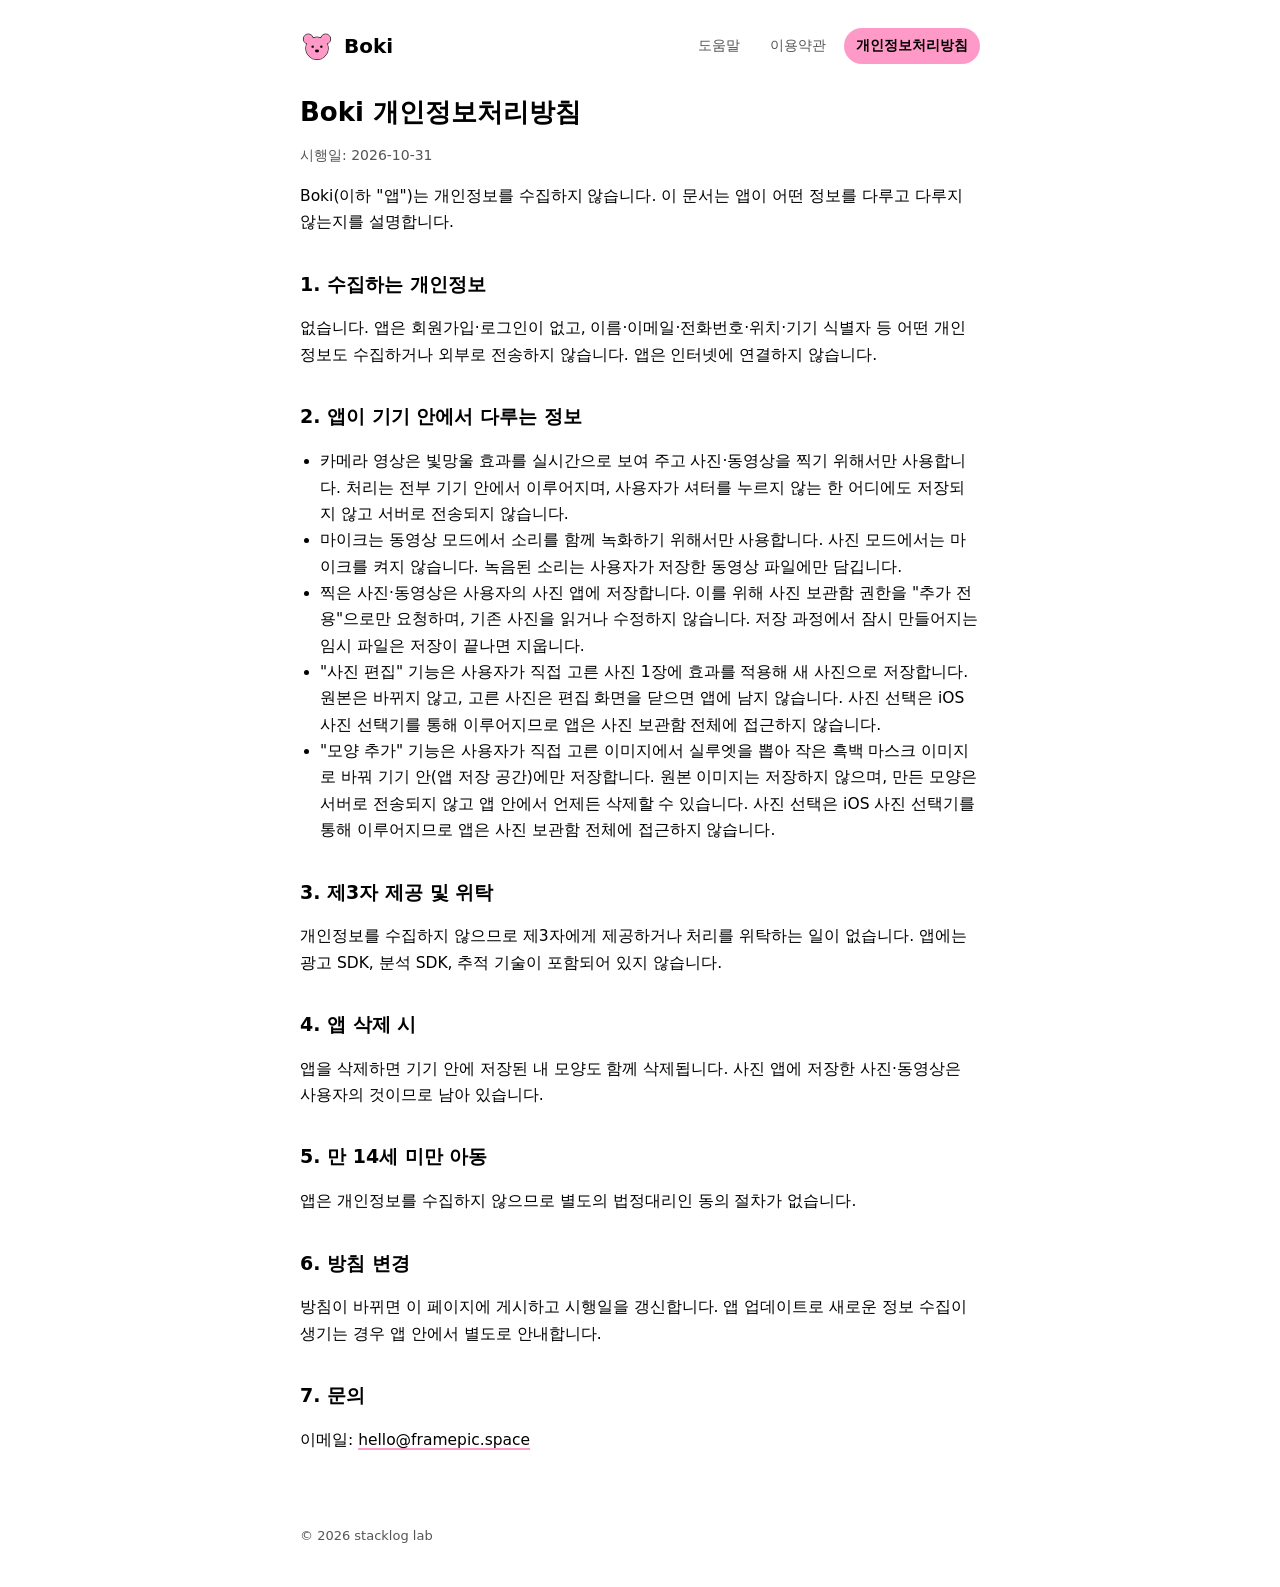
==== privacy.html @ d317c017 "Boki 도움말·이용약관·개인정보처리방침 Co-Authored-By: Claude Fable 5.1 <noreply@anthropic.com>" ====
<!doctype html>
<html lang="ko"><head><meta charset="utf-8"><meta name="viewport" content="width=device-width,initial-scale=1">
<title>Boki 개인정보처리방침</title><link rel="stylesheet" href="style.css"></head>
<body><header><a class="brand" href="index.html"><svg viewBox="0 0 100 90" aria-hidden="true"><g fill="#FF99C7" stroke="#000000" stroke-width="2.4"><circle cx="24" cy="24" r="15"/><circle cx="76" cy="24" r="15"/><circle cx="50" cy="52" r="34"/></g><g fill="#FF99C7"><circle cx="24" cy="24" r="13.8"/><circle cx="76" cy="24" r="13.8"/><circle cx="50" cy="52" r="32.8"/></g><g fill="#000000"><circle cx="37" cy="47" r="3.6"/><circle cx="63" cy="47" r="3.6"/><ellipse cx="50" cy="60" rx="6" ry="4.4"/></g></svg>Boki</a><nav><a href="index.html">도움말</a><a href="terms.html">이용약관</a><a href="privacy.html" aria-current="page">개인정보처리방침</a></nav></header>
<main><h1>Boki 개인정보처리방침</h1>
<p class="date">시행일: 2026-10-31</p>
<p>Boki(이하 &quot;앱&quot;)는 개인정보를 수집하지 않습니다. 이 문서는 앱이 어떤 정보를 다루고 다루지 않는지를 설명합니다.</p>
<h2>1. 수집하는 개인정보</h2>
<p>없습니다. 앱은 회원가입·로그인이 없고, 이름·이메일·전화번호·위치·기기 식별자 등 어떤 개인정보도 수집하거나 외부로 전송하지 않습니다. 앱은 인터넷에 연결하지 않습니다.</p>
<h2>2. 앱이 기기 안에서 다루는 정보</h2>
<ul>
<li>카메라 영상은 빛망울 효과를 실시간으로 보여 주고 사진·동영상을 찍기 위해서만 사용합니다. 처리는 전부 기기 안에서 이루어지며, 사용자가 셔터를 누르지 않는 한 어디에도 저장되지 않고 서버로 전송되지 않습니다.</li>
<li>마이크는 동영상 모드에서 소리를 함께 녹화하기 위해서만 사용합니다. 사진 모드에서는 마이크를 켜지 않습니다. 녹음된 소리는 사용자가 저장한 동영상 파일에만 담깁니다.</li>
<li>찍은 사진·동영상은 사용자의 사진 앱에 저장합니다. 이를 위해 사진 보관함 권한을 &quot;추가 전용&quot;으로만 요청하며, 기존 사진을 읽거나 수정하지 않습니다. 저장 과정에서 잠시 만들어지는 임시 파일은 저장이 끝나면 지웁니다.</li>
<li>&quot;사진 편집&quot; 기능은 사용자가 직접 고른 사진 1장에 효과를 적용해 새 사진으로 저장합니다. 원본은 바뀌지 않고, 고른 사진은 편집 화면을 닫으면 앱에 남지 않습니다. 사진 선택은 iOS 사진 선택기를 통해 이루어지므로 앱은 사진 보관함 전체에 접근하지 않습니다.</li>
<li>&quot;모양 추가&quot; 기능은 사용자가 직접 고른 이미지에서 실루엣을 뽑아 작은 흑백 마스크 이미지로 바꿔 기기 안(앱 저장 공간)에만 저장합니다. 원본 이미지는 저장하지 않으며, 만든 모양은 서버로 전송되지 않고 앱 안에서 언제든 삭제할 수 있습니다. 사진 선택은 iOS 사진 선택기를 통해 이루어지므로 앱은 사진 보관함 전체에 접근하지 않습니다.</li>
</ul>
<h2>3. 제3자 제공 및 위탁</h2>
<p>개인정보를 수집하지 않으므로 제3자에게 제공하거나 처리를 위탁하는 일이 없습니다. 앱에는 광고 SDK, 분석 SDK, 추적 기술이 포함되어 있지 않습니다.</p>
<h2>4. 앱 삭제 시</h2>
<p>앱을 삭제하면 기기 안에 저장된 내 모양도 함께 삭제됩니다. 사진 앱에 저장한 사진·동영상은 사용자의 것이므로 남아 있습니다.</p>
<h2>5. 만 14세 미만 아동</h2>
<p>앱은 개인정보를 수집하지 않으므로 별도의 법정대리인 동의 절차가 없습니다.</p>
<h2>6. 방침 변경</h2>
<p>방침이 바뀌면 이 페이지에 게시하고 시행일을 갱신합니다. 앱 업데이트로 새로운 정보 수집이 생기는 경우 앱 안에서 별도로 안내합니다.</p>
<h2>7. 문의</h2>
<p>이메일: <a href="mailto:hello@framepic.space">hello@framepic.space</a></p></main><footer>© 2026 stacklog lab</footer></body></html>
---- style.css ----
:root{--bg:#FFFFFF;--card:#FFFFFF;--ink:#000000;--muted:#555555;--line:rgba(0,0,0,.10);--accent:#FF99C7;--accent-ink:#000000;color-scheme:light;
--font:-apple-system,BlinkMacSystemFont,"Apple SD Gothic Neo","Pretendard","Noto Sans KR",system-ui,sans-serif}
*{box-sizing:border-box}body{margin:0;background:var(--bg);color:var(--ink);font-family:var(--font);line-height:1.7;-webkit-text-size-adjust:100%}
header{max-width:720px;margin:0 auto;padding:28px 20px 8px;display:flex;align-items:center;gap:12px;flex-wrap:wrap}
.brand{display:flex;align-items:center;gap:10px;font-weight:800;font-size:20px;color:var(--ink);text-decoration:none}
.brand svg{width:34px;height:30px}
nav{margin-left:auto;display:flex;gap:6px;flex-wrap:wrap}
nav a{padding:6px 12px;border-radius:999px;color:var(--muted);text-decoration:none;font-size:14px}
nav a[aria-current]{background:var(--accent);color:var(--accent-ink);font-weight:700}
main{max-width:720px;margin:0 auto;padding:8px 20px 56px}
h1{font-size:26px;line-height:1.3;margin:16px 0 8px}h2{font-size:19px;margin:32px 0 8px}h3{font-size:16px;margin:22px 0 4px}
p,li{font-size:15.5px}ul{padding-left:20px}.date{color:var(--muted);font-size:14px}
section.qa h3{padding-top:14px;border-top:1px solid var(--line)}
a{color:inherit;text-decoration-color:var(--accent);text-decoration-thickness:2px;text-underline-offset:3px}
footer{max-width:720px;margin:0 auto;padding:0 20px 40px;color:var(--muted);font-size:13px}
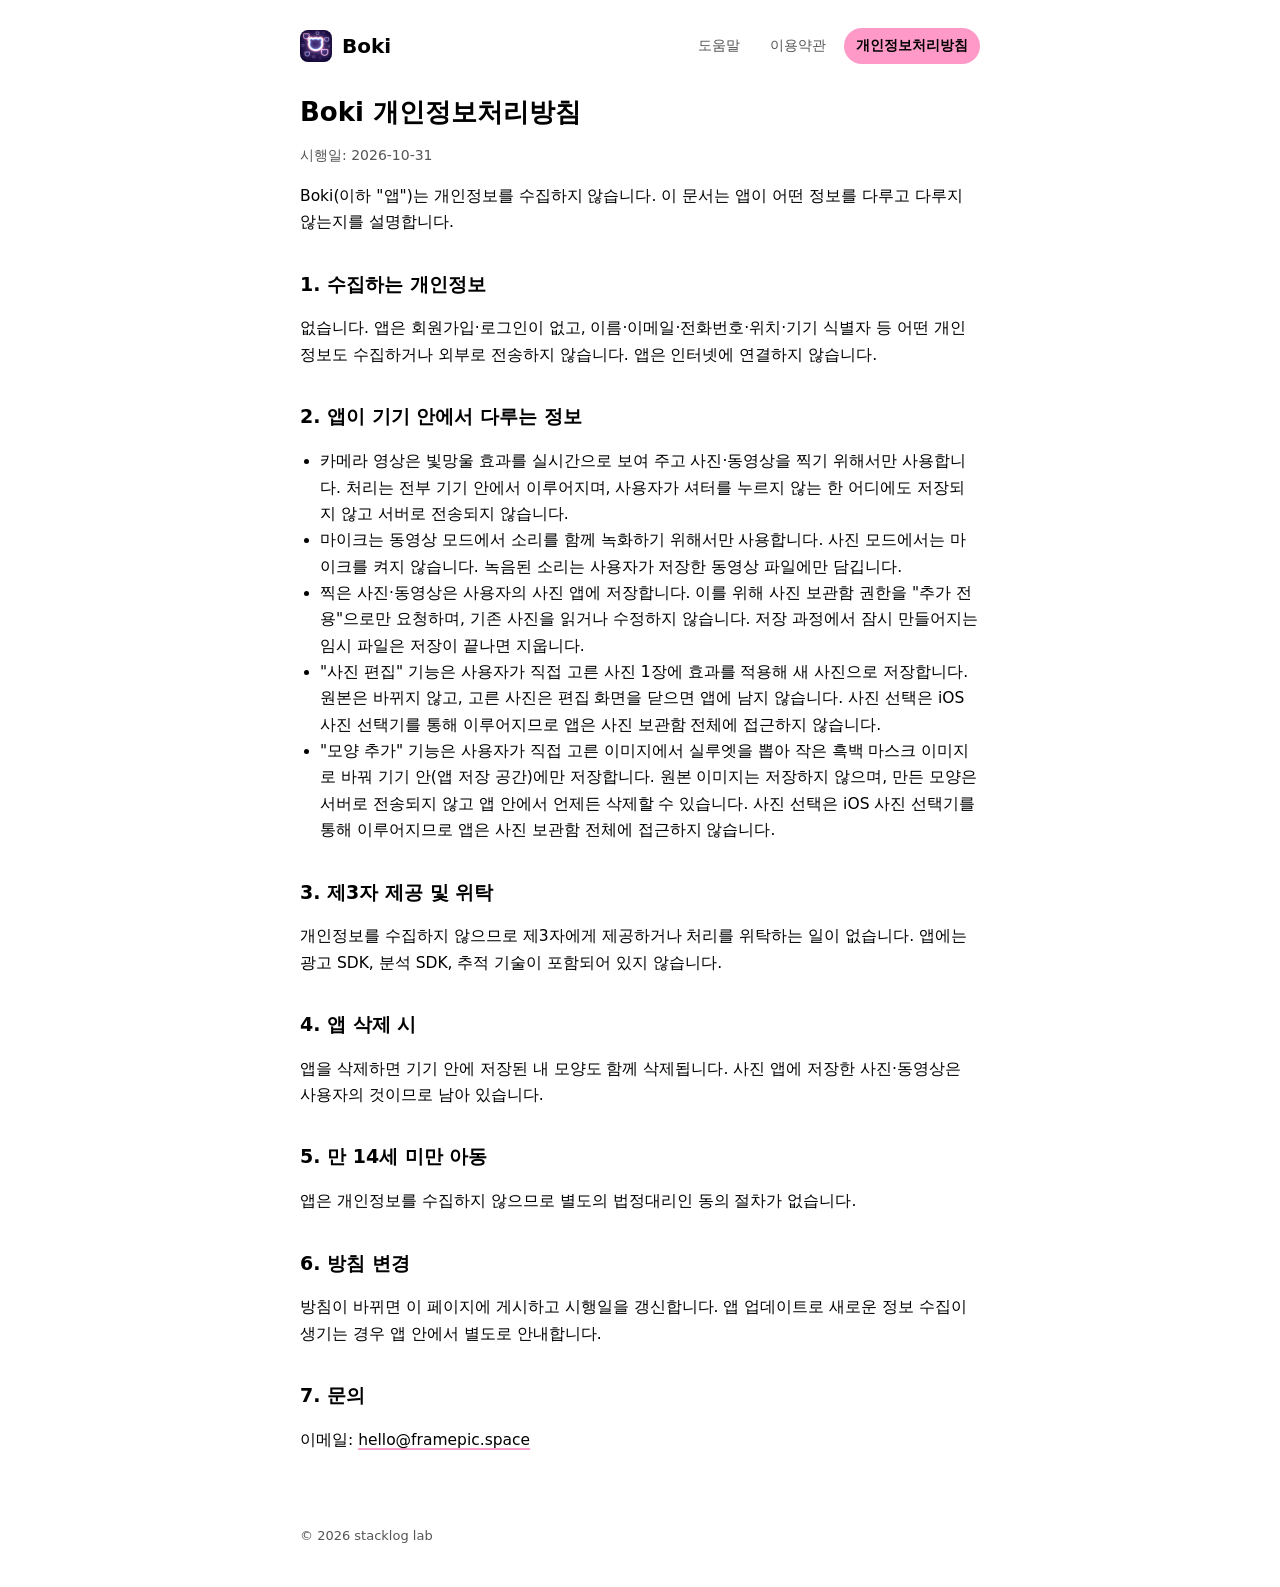
==== commit cd6f5240: "Use the app icon as the site brand mark and favicon Co-Authored-By: Claude Fable 5.1 <noreply@anthro" ====
--- a/privacy.html
+++ b/privacy.html
@@ -1,7 +1,7 @@
 <!doctype html>
 <html lang="ko"><head><meta charset="utf-8"><meta name="viewport" content="width=device-width,initial-scale=1">
-<title>Boki 개인정보처리방침</title><link rel="stylesheet" href="style.css"></head>
-<body><header><a class="brand" href="index.html"><svg viewBox="0 0 100 90" aria-hidden="true"><g fill="#FF99C7" stroke="#000000" stroke-width="2.4"><circle cx="24" cy="24" r="15"/><circle cx="76" cy="24" r="15"/><circle cx="50" cy="52" r="34"/></g><g fill="#FF99C7"><circle cx="24" cy="24" r="13.8"/><circle cx="76" cy="24" r="13.8"/><circle cx="50" cy="52" r="32.8"/></g><g fill="#000000"><circle cx="37" cy="47" r="3.6"/><circle cx="63" cy="47" r="3.6"/><ellipse cx="50" cy="60" rx="6" ry="4.4"/></g></svg>Boki</a><nav><a href="index.html">도움말</a><a href="terms.html">이용약관</a><a href="privacy.html" aria-current="page">개인정보처리방침</a></nav></header>
+<title>Boki 개인정보처리방침</title><link rel="icon" href="favicon.png"><link rel="stylesheet" href="style.css"></head>
+<body><header><a class="brand" href="index.html"><img src="icon.png" alt="" width="32" height="32">Boki</a><nav><a href="index.html">도움말</a><a href="terms.html">이용약관</a><a href="privacy.html" aria-current="page">개인정보처리방침</a></nav></header>
 <main><h1>Boki 개인정보처리방침</h1>
 <p class="date">시행일: 2026-10-31</p>
 <p>Boki(이하 &quot;앱&quot;)는 개인정보를 수집하지 않습니다. 이 문서는 앱이 어떤 정보를 다루고 다루지 않는지를 설명합니다.</p>
--- a/style.css
+++ b/style.css
@@ -3,7 +3,7 @@
 *{box-sizing:border-box}body{margin:0;background:var(--bg);color:var(--ink);font-family:var(--font);line-height:1.7;-webkit-text-size-adjust:100%}
 header{max-width:720px;margin:0 auto;padding:28px 20px 8px;display:flex;align-items:center;gap:12px;flex-wrap:wrap}
 .brand{display:flex;align-items:center;gap:10px;font-weight:800;font-size:20px;color:var(--ink);text-decoration:none}
-.brand svg{width:34px;height:30px}
+.brand img{width:32px;height:32px;border-radius:8px}
 nav{margin-left:auto;display:flex;gap:6px;flex-wrap:wrap}
 nav a{padding:6px 12px;border-radius:999px;color:var(--muted);text-decoration:none;font-size:14px}
 nav a[aria-current]{background:var(--accent);color:var(--accent-ink);font-weight:700}
